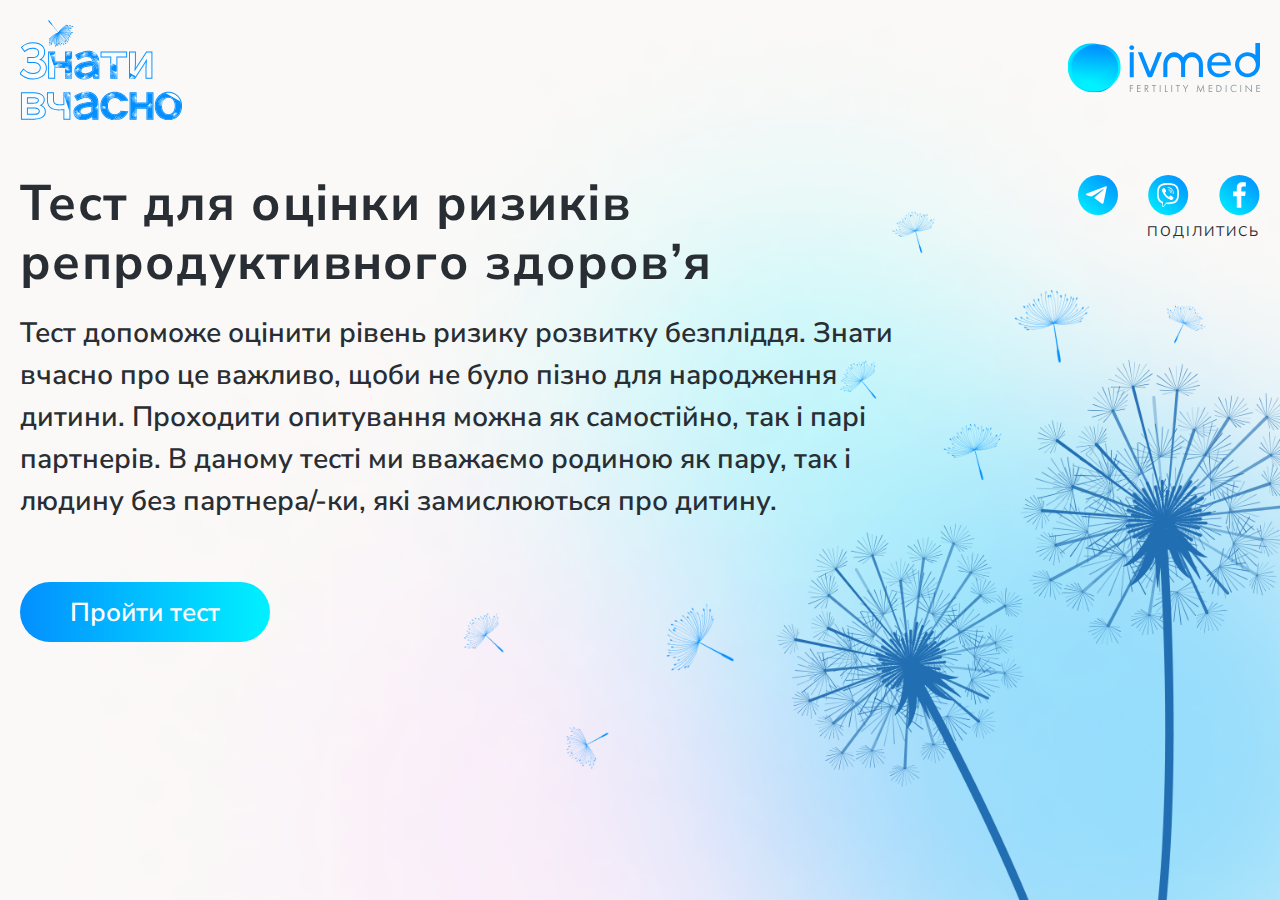
==== test/index.html @ ba5a8c15 "ivmedtest" ====
<!DOCTYPE html>
<html lang="en">
<head>
    <meta charset="UTF-8">
    <meta http-equiv="X-UA-Compatible" content="IE=edge">
    <meta name="viewport" content="width=device-width, initial-scale=1.0">
    <link rel="stylesheet" href="style.css">
    <link rel="preconnect" href="https://fonts.googleapis.com">
    <link rel="preconnect" href="https://fonts.gstatic.com" crossorigin>
    <link href="https://fonts.googleapis.com/css2?family=Nunito+Sans:wght@400;600;700&display=swap" rel="stylesheet">
    <title>Document</title>
</head>
<body class="intro-body">
    <header>
        <div class="container">
            <div class="header-wrp">
                <img src="static/znaty_vchasno-logo.svg" alt="" srcset="">
                <!-- <div style="width:100%"></div> -->
                <a href="https://infertility-kiev.com/uk/" target="_blank"><img src="static/ivmed-logo.svg" alt="" srcset=""></a>
                <!-- <img src="static/ivmed-logo.svg" alt="" srcset=""> -->
            </div>
        </div>
    </header>
    <section class="intro-section">
        <div class="container">
            <div class="intro-share-links">
                <div class="share-links-wrp">
                    <a href="">
                        <svg width="40" height="40" viewBox="0 0 40 40" fill="none" xmlns="http://www.w3.org/2000/svg">
                            <circle cx="20" cy="20" r="20" fill="url(#paint0_linear_39_514)"/>
                            <path d="M28.7952 11.9204C28.6886 12.4184 28.5723 12.9117 28.4706 13.4098C27.7971 16.7252 27.1237 20.0455 26.4551 23.361C26.1499 24.8598 25.8447 26.3587 25.5443 27.8623C25.3796 28.6876 24.367 29.0813 23.6887 28.5737C21.2131 26.7239 18.7422 24.8693 16.2714 23.0195C16.2375 22.9958 16.2084 22.9673 16.1309 22.9009C16.1793 22.8772 16.2278 22.8629 16.2617 22.8345C19.2945 20.1641 22.3274 17.4889 25.3602 14.8137C25.4716 14.7189 25.5782 14.6098 25.6606 14.4912C25.709 14.4201 25.7478 14.2683 25.709 14.2256C25.6509 14.1639 25.5104 14.1307 25.4232 14.1544C25.2633 14.1971 25.0986 14.2778 24.9532 14.3679C23.2043 15.4493 21.4553 16.5403 19.7112 17.6265C17.6376 18.9166 15.564 20.202 13.4953 21.4969C13.3693 21.5775 13.2627 21.587 13.1223 21.5396C11.7076 21.07 10.2929 20.6052 8.87821 20.1356C8.59237 20.0407 8.33075 19.8984 8.15149 19.6565C7.92863 19.3577 7.94801 19.0636 8.23386 18.8265C8.39373 18.6937 8.58752 18.5751 8.78616 18.4992C14.0476 16.4739 19.3139 14.4533 24.5802 12.4327C25.4619 12.0959 26.3388 11.7449 27.2206 11.4176C27.4967 11.318 27.7874 11.2374 28.0781 11.2089C28.4899 11.1662 28.6256 11.2706 28.8 11.6405C28.7952 11.7354 28.7952 11.8255 28.7952 11.9204Z" fill="white"/>
                            <defs>
                            <linearGradient id="paint0_linear_39_514" x1="34.6429" y1="4.92461e-07" x2="2.85714" y2="40" gradientUnits="userSpaceOnUse">
                            <stop stop-color="#038FFF"/>
                            <stop offset="1" stop-color="#00F1FF"/>
                            </linearGradient>
                            </defs>
                            </svg>
                            
                    </a>
                    <a href="">
                        <svg width="41" height="40" viewBox="0 0 41 40" fill="none" xmlns="http://www.w3.org/2000/svg">
                            <circle cx="20.2002" cy="20" r="20" fill="url(#paint0_linear_39_511)"/>
                            <path d="M14.9805 31.9999C14.4769 31.8019 14.3354 31.3776 14.3241 30.891C14.3128 30.1442 14.3185 29.3917 14.3241 28.6449C14.3241 28.5601 14.3241 28.4752 14.3241 28.3847C13.9846 28.2545 13.6451 28.1414 13.3226 27.9943C11.5006 27.1852 10.3462 25.7765 9.69551 23.9264C9.30508 22.8118 9.11269 21.6577 9.05611 20.4865C8.96557 18.6534 8.97123 16.8203 9.27113 14.9985C9.42391 14.0537 9.68985 13.1485 10.0916 12.2772C10.7989 10.7156 12.0042 9.70857 13.5659 9.08622C14.9635 8.53177 16.4121 8.22625 17.9059 8.09047C19.9373 7.90942 21.963 7.98863 23.9661 8.37901C24.8941 8.56006 25.7938 8.83163 26.6708 9.18806C28.4023 9.90093 29.5227 11.1739 30.1621 12.9108C30.6317 14.1895 30.8581 15.519 30.9429 16.8656C31.0674 18.7552 30.9656 20.6449 30.6657 22.5176C30.4167 24.0735 29.8339 25.4879 28.7192 26.6421C27.7799 27.6096 26.6086 28.1301 25.3298 28.4808C23.0607 29.0975 20.7464 29.239 18.4152 29.0862C18.2284 29.0749 18.1209 29.1258 18.0021 29.2673C17.4872 29.884 16.9779 30.512 16.4347 31.1004C16.1292 31.4342 15.75 31.7001 15.4049 31.9999C15.2634 31.9999 15.122 31.9999 14.9805 31.9999ZM14.9692 28.8939C14.9635 28.8939 14.9522 28.8939 14.9465 28.8939C14.9465 29.4879 14.9409 30.082 14.9465 30.676C14.9465 30.8627 14.89 31.1117 15.105 31.1965C15.3257 31.2871 15.4558 31.0721 15.5746 30.925C16.5196 29.7991 17.4532 28.6732 18.3982 27.5473C18.4661 27.4625 18.5962 27.3776 18.6924 27.3833C20.3786 27.4738 22.0479 27.3719 23.7001 27.0268C24.5942 26.8401 25.4882 26.6534 26.303 26.2178C27.7686 25.4313 28.5438 24.1414 28.9342 22.5799C29.2058 21.4879 29.2511 20.3734 29.2907 19.2588C29.3529 17.5502 29.2567 15.8585 28.804 14.2008C28.2891 12.2941 27.1292 11.0325 25.2166 10.4554C23.3889 9.90659 21.5273 9.67462 19.6261 9.69725C17.9059 9.71423 16.2197 9.92356 14.6014 10.5459C13.8262 10.8458 13.0906 11.2248 12.5134 11.8415C11.5006 12.9221 11.0705 14.263 10.8498 15.6888C10.6348 17.0749 10.6235 18.4724 10.6744 19.8698C10.7027 20.7015 10.7876 21.5388 10.9573 22.3535C11.4157 24.5205 12.6266 26.065 14.8051 26.7496C14.9409 26.7892 14.9692 26.8571 14.9692 26.9816C14.9692 27.6152 14.9692 28.2545 14.9692 28.8939Z" fill="white"/>
                            <path d="M18.1666 15.9942C18.127 16.3054 18.0194 16.5543 17.7875 16.7411C17.6234 16.8768 17.4593 17.007 17.3008 17.1428C17.0858 17.3351 16.9783 17.5897 17.0688 17.8613C17.663 19.6321 18.7098 21.0013 20.5318 21.6519C21.075 21.85 21.29 21.7821 21.6408 21.3238C21.7201 21.2163 21.7993 21.1145 21.8842 21.007C22.1897 20.6166 22.6367 20.5034 23.0724 20.7411C23.8816 21.188 24.6228 21.7312 25.2849 22.3818C25.5339 22.6251 25.5848 22.9419 25.449 23.2474C25.1434 23.9546 24.6794 24.5317 23.9891 24.8938C23.6722 25.0579 23.3384 25.0918 22.9932 24.956C19.0832 23.4341 16.1408 20.8938 14.5169 16.956C14.3301 16.5091 14.1378 16.0678 13.9454 15.6265C13.7983 15.2814 13.8209 14.9362 13.968 14.6024C14.2962 13.8839 14.862 13.386 15.5637 13.0579C15.9089 12.8938 16.2597 12.9787 16.486 13.2899C16.9953 13.9858 17.4876 14.6986 17.9629 15.4172C18.076 15.5925 18.1043 15.8019 18.1666 15.9942Z" fill="white"/>
                            <path d="M20.1301 12.3111C22.8235 12.3959 25.0076 14.1838 25.6527 16.8825C25.7998 17.4935 25.8225 18.1329 25.896 18.7552C25.9186 18.9476 25.8507 19.1003 25.6301 19.123C25.4377 19.1399 25.3188 19.0268 25.3132 18.7778C25.2906 17.85 25.1604 16.9447 24.7756 16.0904C23.8986 14.1215 22.3482 13.1088 20.2206 12.9278C20.0905 12.9165 19.9547 12.9221 19.8245 12.9051C19.6378 12.8825 19.5472 12.7694 19.5586 12.5826C19.5699 12.3903 19.6774 12.3054 19.8641 12.3054C19.9547 12.3111 20.0395 12.3111 20.1301 12.3111Z" fill="white"/>
                            <path d="M24.3511 17.9293C24.3511 18.0537 24.3567 18.1386 24.3511 18.2235C24.3341 18.3989 24.2379 18.5007 24.0625 18.5007C23.8871 18.5007 23.7909 18.3989 23.7739 18.2235C23.7513 17.9462 23.7513 17.6633 23.706 17.3861C23.4287 15.7737 22.2857 14.7044 20.6618 14.5177C20.5542 14.5063 20.4467 14.4894 20.3392 14.4781C20.1355 14.4498 20.0563 14.3253 20.0789 14.1329C20.1016 13.9462 20.2261 13.8614 20.4071 13.8783C22.9251 14.082 24.2945 15.8133 24.3511 17.9293Z" fill="white"/>
                            <path d="M22.8688 17.6181C22.8518 17.8444 22.75 17.9802 22.5746 17.9858C22.3709 17.9915 22.286 17.8613 22.2634 17.6746C22.2464 17.5445 22.2407 17.4087 22.2124 17.2786C22.0653 16.5657 21.6636 16.2036 20.9393 16.1188C20.894 16.1131 20.8431 16.1131 20.7978 16.1074C20.6054 16.0792 20.4979 15.966 20.5206 15.7736C20.5375 15.5926 20.6507 15.4964 20.8431 15.5077C21.6692 15.5587 22.4218 15.9151 22.7104 16.8656C22.7839 17.1089 22.8179 17.3635 22.8688 17.6181Z" fill="white"/>
                            <defs>
                            <linearGradient id="paint0_linear_39_511" x1="34.8431" y1="4.92461e-07" x2="3.05734" y2="40" gradientUnits="userSpaceOnUse">
                            <stop stop-color="#038FFF"/>
                            <stop offset="1" stop-color="#00F1FF"/>
                            </linearGradient>
                            </defs>
                            </svg>
                    </a>
                    <a href="">
                        <svg width="41" height="40" viewBox="0 0 41 40" fill="none" xmlns="http://www.w3.org/2000/svg">
                            <circle cx="20.4004" cy="20" r="20" fill="url(#paint0_linear_39_508)"/>
                            <path d="M17.7977 32.8C17.7932 32.6903 17.7844 32.5851 17.7844 32.4754C17.7844 28.8096 17.7844 25.1438 17.7844 21.4826C17.7844 21.3774 17.7844 21.2677 17.7844 21.1306C16.5141 21.1306 15.2659 21.1306 14 21.1306C14 19.604 14 18.1047 14 16.5781C15.2482 16.5781 16.5009 16.5781 17.7844 16.5781C17.7844 16.4501 17.7844 16.3541 17.7844 16.2581C17.7888 15.0651 17.7624 13.8767 17.8065 12.6837C17.8638 11.2485 18.274 9.93665 19.2488 8.8625C19.9898 8.04889 20.9205 7.58724 21.9658 7.35413C22.8171 7.16672 23.6772 7.18958 24.5329 7.22157C25.2298 7.249 25.9267 7.31299 26.6236 7.3587C26.6765 7.36327 26.7338 7.37698 26.8 7.39069C26.8 8.73452 26.8 10.0738 26.8 11.4496C26.7162 11.4496 26.6324 11.4496 26.5486 11.4496C25.6885 11.4633 24.8284 11.4496 23.9727 11.4953C22.9582 11.5502 22.3848 12.1352 22.3407 13.1911C22.2966 14.2881 22.3275 15.3896 22.3231 16.4866C22.3231 16.5004 22.3319 16.5186 22.3496 16.5598C23.7654 16.5598 25.1901 16.5598 26.6589 16.5598C26.4692 18.091 26.2839 19.5857 26.0943 21.1123C24.8416 21.1123 23.5978 21.1123 22.3363 21.1123C22.3275 21.2083 22.3187 21.2815 22.3187 21.35C22.3187 25.1072 22.3187 28.8645 22.3187 32.6171C22.3187 32.6765 22.3275 32.7314 22.3319 32.7908C20.8234 32.8 19.3105 32.8 17.7977 32.8Z" fill="white"/>
                            <defs>
                            <linearGradient id="paint0_linear_39_508" x1="35.0432" y1="4.92461e-07" x2="3.25753" y2="40" gradientUnits="userSpaceOnUse">
                            <stop stop-color="#038FFF"/>
                            <stop offset="1" stop-color="#00F1FF"/>
                            </linearGradient>
                            </defs>
                            </svg>
                    </a>
                </div>
                поділитись
            </div>
            <div class="intro-wrp">
                <h1 class="intro-head">Тест для оцінки ризиків репродуктивного здоров’я</h1>
                <div class="intro-txt">
                    Тест допоможе оцінити рівень ризику розвитку безпліддя. Знати вчасно
                    про це важливо, щоби не було пізно для народження дитини. Проходити опитування можна як самостійно, так
                    і парі партнерів. В даному тесті ми вважаємо родиною як пару, так і людину без партнера/-ки, які
                    замислюються про дитину.
                </div>
                <a href="tests.html"><button class="intro-btn">Пройти тест</button></a>
            </div>
        </div>
    </section>
    <div class="intro-modal">
        <div class="container">
            <div class="modal-txt">
                Введена вами медична інформація не буде зберігатися клінікою «АЙВІМЕД» і використовується лише для попередньої оцінки
                ризику розвитку безпліддя. Дані результати не є медичними порадами, методом діагностики чи лікування. У разі виникнення
                запитань, будь ласка, зверніться до свого лікаря, щоб отримати консультацію та індивідуальний план лікування.
            </div>
            <div class="close-modal" onclick="closemodal()">
                <svg width="25" height="25" viewBox="0 0 25 25" fill="none" xmlns="http://www.w3.org/2000/svg">
                    <path d="M23.2129 2L1.99969 23.2132" stroke="#038FFF" stroke-width="3"/>
                    <path d="M2 2L23.2132 23.2132" stroke="#038FFF" stroke-width="3"/>
                </svg>
            </div>
        </div>
    </div>
    <script>
        const myTimeout = setTimeout(openmodal, 1500);

        function openmodal() {
        document.querySelector('.intro-modal').style.maxHeight = '100%'
        }
    </script>
    <script>
        function closemodal() {
            document.querySelector('.intro-modal').style.maxHeight = '0'
        }
    </script>
</body>
</html>
---- test/style.css ----
* {
    margin: 0;
    padding: 0;
    font-family: 'Nunito Sans', sans-serif;
}
/* .results {
    position: fixed;
    right: 100px;
    bottom: 100px;
} */
.container {
    max-width: 1400px;
    margin: 0 auto;
    padding: 0 20px;
}
header {

    width: 100%;
}
.header-wrp {
    display: flex;
    /* justify-content: space-between; */
    padding: 20px 0;
    height: 100px;
}
.header-wrp a {
    display: flex;
    justify-content: flex-end;
    margin-left: auto;
}
.header-wrp a img {
    height: 100%;
}
@media (max-width:767px) {
    .header-wrp {
        height: 60px;
        width: 100%;
    }
    .header-wrp a {
        width: 128px;
    }
}
/* intro */

.intro-body {
    min-height: 100vh;
    background-image: url(static/intro-bg.png);
    background-repeat: no-repeat;
    background-size: cover;
    background-position: center;
}

.intro-head {
    margin-top: 35px;
    letter-spacing: 0.025em;
    color: #282E33;
    font-weight: 700;
    font-size: 50px;
    line-height: 117.9%;
    margin-bottom: 20px;
}
.intro-txt {
    font-weight: 600;
    font-size: 28px;
    line-height: 150%;
    color: #282E33;
    margin-bottom: 60px;
}
.intro-btn {
    font-style: normal;
    font-weight: 600;
    font-size: 26px;
    line-height: 150%;
    border-radius: 40px;
    width: 250px;
    height: 60px;
    border: none;
    background: linear-gradient(270deg, #00F1FF 0%, #038FFF 100%);
    color: white;
    cursor: pointer;
    text-decoration: none;
}
.intro-modal {
    background: #FFFFFF;
    opacity: 0.86;
    box-shadow: 0px -12px 34px -8px rgba(105, 147, 181, 0.26);
    position: absolute;
    left: 0;
    bottom: 0;
    animation: modal 1s 4s;
    overflow: hidden;
    width: 100%;
    max-height: 0;
    transition: all 1s;
}
.intro-wrp {
    max-width: 73%
}
.modal-txt {
    font-weight: 600;
    font-size: 20px;
    line-height: 150%;
    color: #383838;
    margin: 40px 0;
}
.intro-modal .container {
    position: relative;
}
.modal-txt {
    margin-right: 3%;
}
.close-modal {
    position: absolute;
    right: 20px;
    top: -20px;
    cursor: pointer;
}
.intro-share-links {
    position: absolute;
    top: 0;
    right: 20px;
    font-size: 14px;
    line-height: 150%;
    text-align: right;
    letter-spacing: 0.14em;
    text-transform: uppercase;
    color: #282E33;
}
.intro-section .container {
    position: relative;
}
.share-links-wrp {
    display: flex;
    gap: 30px;
}
@media (max-width:767px) {
    .intro-share-links {
        right: 20px;
        font-size: 8px;
    }
    .share-links-wrp {
        margin-bottom: 5px;
    }
    .share-links-wrp svg {
        height: 24px;
        width: 24px;
    }
    .intro-wrp {
        max-width: 100%;
    }
    .intro-head {
        font-size: 22px;
        margin-top: 0;
        padding-top: 60px;
    }
    .intro-txt {
        font-size: 15px;
        margin-bottom: 30px;

    }
    .modal-txt {
        font-size: 11px;
        line-height: 140%;
    }
    .intro-btn {
        font-size: 20px;
        width: 100%;
    }
    .close-modal svg {
        height: 16px;
        width: 16px;
    }
}





/* tests */

.body-test {
    min-height: 100vh;
    background-image: url(static/test-bg-kulia.png);
    background-repeat: no-repeat;
    background-size: cover;
    background-position: center;
}
.test {
    
    /* display: flex; */
    justify-content: center;
    align-items: center;
}
.test-wrp {
    position: relative;

}
.swiper {
    overflow: hidden;

}

.question {
    display: flex;
    flex-direction: column;
    align-items: center;
}
.prev {
    background: transparent;
    border: none;
    cursor: pointer;
}

.test h1 {
    font-weight: 600;
    font-size: 22px;
    line-height: 150%;
    text-align: center;
    letter-spacing: 0.03em;
    text-transform: uppercase;
    color: #038FFF;
    margin-bottom: 25px;
    padding: 0 50px;
}
.test-form {
    padding: 30px;
    background: linear-gradient(111.68deg, rgba(255, 255, 255, 0.53) -12.26%, rgba(255, 255, 255, 0.16) 107.67%);
    box-shadow: 4px 12px 37px rgba(159, 178, 190, 0.32);
    backdrop-filter: blur(18.5px);
    border-radius: 40px;
    width: 700px;
    box-sizing: border-box;
    position: relative;
}
.test-form::after {
    content: "";
    position: absolute;
    z-index: -1;
    inset: 0;
    border-radius: 40px; 
    padding: 1px; /* тут padding замість border-width */
    background: linear-gradient(111.4deg, #9FB2BE 1.23%, #CBD5DC 50.1%, #9FB2BE 98.97%);
    -webkit-mask: 
    linear-gradient(#fff 0 0) content-box, /* [1] */
    linear-gradient(#fff 0 0); /* [2] */
  -webkit-mask-composite: xor; /* [3] для підтримки браузерів */
  mask-composite: exclude; /* [3] */
}

.test-form::before {
    content: '';
    height: 4px;
    width: 100%;
    background-repeat: no-repeat;
    background-position-x: center;
    position: absolute;
    top: -1px;
    left: 0;
    z-index: 99;
}
.swiper-slide:nth-child(1) .test-form::before {
    background-image: url(static/progress1.svg);
}
.swiper-slide:nth-child(2) .test-form::before {
    background-image: url(static/progress2.svg);
}
.swiper-slide:nth-child(3) .test-form::before {
    background-image: url(static/progress3.svg);
}
.swiper-slide:nth-child(4) .test-form::before {
    background-image: url(static/progress4.svg);
}
.swiper-slide:nth-child(5) .test-form::before {
    background-image: url(static/progress4.svg);
}
.swiper-slide:nth-child(6) .test-form::before {
    background-image: url(static/progress5.svg);
}
.swiper-slide:nth-child(7) .test-form::before {
    background-image: url(static/progress6.svg);
}
.swiper-slide:nth-child(8) .test-form::before {
    background-image: url(static/progress7.svg);
}
.test-form li {
    list-style: none;
    font-weight: 400;
    font-size: 24px;
    line-height: 150%;
    letter-spacing: 0.03em;
    display: flex;
    align-items: center;
}
.test-form li:not(:last-child){
    margin-bottom: 20px;
}
.test-form li input {
    margin-right: 20px;
    min-width: 20px;
    height: 20px;
}
.test-form li label, li input {
    cursor: pointer;
}
.button {
    border-radius: 40px;
    width: 250px;
    height: 60px;
    border: none;
    color: #E6E6E6;
    font-style: normal;
    font-weight: 600;
    font-size: 30px;
    line-height: 150%;
    margin-top: 40px;
    margin-bottom: 40px;
    background: linear-gradient(0deg, rgba(255, 255, 255, 0.6), rgba(255, 255, 255, 0.6)),
     linear-gradient(270deg, #00F1FF 0%, #038FFF 100%);
}
.button.btn-act {
    background: linear-gradient(270deg, #00F1FF 0%, #038FFF 100%);
    color: white;
    cursor: pointer;
}
.q-head {
    text-align: center;
    letter-spacing: 0.03em;
    color: #282E33;
    font-style: normal;
    font-weight: 600;
    font-size: 30px;
    line-height: 150%;
    margin-bottom: 30px;
    max-width: 70%;
}

#weight, #height {
    border: none;
    border-bottom: 1px solid #8A97A0;
    width: 100%;
    height: 50px;
    text-align: center;
    font-weight: 400;
    font-size: 24px;
    line-height: 150%;
    letter-spacing: 0.03em;
    outline:none;
    background: transparent;
    border-radius: 0;
}
#weight::placeholder  , #height::placeholder   {
    letter-spacing: 0.03em;
    color: #8A97A0;
    text-align: center;
    font-weight: 400;
    font-size: 24px;
    line-height: 150%;
}

.bmi-data {
    display: flex;
    justify-content: space-between;
    gap: 40px;
}


.bmi-res {
    margin: 70px 0 0;
    position: relative;
}
input#range {
    -webkit-appearance: none; /* Hides the slider so that custom slider can be made */
    height:10px;
    width:100%;
    cursor: pointer;
    background: linear-gradient(270deg, #C867E0 0.9%, #6FD899 49.78%, #FCE87E 86.73%);
    margin: 20px 0 30px;
    background-repeat: no-repeat;
    transition: all .5s;
    cursor: none;
    border-radius: 10px;
    border: 1px solid #FFFFFF
}
input#range::-webkit-slider-thumb {
    -webkit-appearance: none;
    background: linear-gradient(220.31deg, #038FFF 0%, #00D1FF 109.66%);
    width: 24px;
    height: 24px;
    border-radius: 50%;
    transition: all .5s;
    cursor: none;
}
output#res-num {
    position: absolute;
    top: -15px;
    transform: translateX(-50%);
    color: #282E33;
    font-weight: 400;
    font-size: 18px;
    line-height: 150%;
 }
#res-expl {
    position: absolute;
    bottom: 0;
    /* transform: translateX(-50%); */
    white-space: nowrap;
    font-weight: 400;
    font-size: 18px;
    line-height: 100%;
    text-align: center;
    letter-spacing: 0.03em;
    color: #8A97A0;
}
.swiper-slide:nth-child(7) .test-form ul {
    max-height: 260px;
    overflow-y: scroll;
}
.swiper-slide:nth-child(7) .test-form ul::-webkit-scrollbar-track {
    background: rgba(159, 178, 190, 0.47);
    border-radius: 10px;
}
.swiper-slide:nth-child(7) .test-form ul::-webkit-scrollbar {
    width: 16px;
}
.swiper-slide:nth-child(7) .test-form ul::-webkit-scrollbar-thumb {
    background: linear-gradient(180deg, #00F1FF 0%, #038FFF 100%);
    border: 2px solid #D1D9DE;
    border-radius: 10px;
}
.swiper-slide:nth-child(8) .test-form ul {
    max-height: 260px;
    overflow-y: scroll;
}
.swiper-slide:nth-child(8) .test-form ul::-webkit-scrollbar-track {
    background: rgba(159, 178, 190, 0.47);
    border-radius: 10px;
}
.swiper-slide:nth-child(8) .test-form ul::-webkit-scrollbar {
    width: 16px;
}
.swiper-slide:nth-child(8) .test-form ul::-webkit-scrollbar-thumb {
    background: linear-gradient(180deg, #00F1FF 0%, #038FFF 100%);
    border: 2px solid #D1D9DE;
    border-radius: 10px;
}



@media (max-width:767px) {
    .body-test {
        overflow-x: hidden;
        background-image: url(static/test-bg-mob.png);
    }
    .prev {
        width: 27px;
        top: 32px;
        overflow: hidden;
        z-index: 3;
    }
    .test h1 {
        font-size: 10px;
        padding: 0;
        margin-bottom: 15px;
    }
    .swiper {
    }
    .test-form {
        border-radius: 20px;
        width: 100%;
        box-shadow: none;
        padding: 15px;
        backdrop-filter: blur(6.5px);
        -webkit-backdrop-filter: blur(6.5px);
    }
    .test-form::before {
        width: 80%;
        left: 0;
        right: 0;
        margin-left: auto;
        margin-right: auto;
        top: 0px;
        height: 4px;
        background-size: 100% 4px;
    }
    .test-form::after {
        border-radius: 20px;
    }
    .test-form li {
        font-size: 15px;
    }
    .q-head {
        padding-left: 35px;
        font-size: 18px;
        margin-bottom: 10px;
        max-width: 100%;
        box-sizing: border-box;
        width: 100%;
        text-align: left;
    }
    .button {
        width: 100%;
        height: 54px;
        font-size: 20px;
    }
    .bmi-data {
        flex-direction: column;
    }
    #weight, #height {
        height: 28px;
        font-size: 15px;
    }
    #weight::placeholder  , #height::placeholder {
        font-size: 15px;
    }
    .bmi-res {
        margin: 50px 0 0;
    }
    output#res-num {
        font-size: 16px;
    }
    #res-expl {
        font-size: 14px;
        /* white-space: normal; */
    }
}










/* results */

.body-res {
    min-height: 100vh;
    background-image: url(static/res-bg.png);
    background-repeat: no-repeat;
    background-size: cover;
    background-position: center;
    /* overflow: hidden; */
}
.body-res .container {
    position: relative;
}
.test-again {
    display: flex;
    align-items: center;
    gap: 10px;
    text-decoration: none;
    color: #038FFF;
    font-weight: 600;
    font-size: 22px;
    line-height: 150%;
}
.res-share {
    position: absolute;
    right: 20px;
    top: 0;
    text-decoration: none;
    display: flex;
    flex-direction: column;
    align-items: end;
    text-align: right;
    gap: 16px;
    letter-spacing: 0.14em;
    text-transform: uppercase;
    color: #282E33;
    font-weight: 400;
    font-size: 14px;
    line-height: 150%;
}
.res-wrp {
    display: grid;
    grid-template-columns: 65% 35%;
    padding: 40px 0;
    gap: 20px;
}
.res-head {
    letter-spacing: 0.025em;
    color: #282E33;
    font-weight: 700;
    font-size: 48px;
    line-height: 117.9%;
    margin-bottom: 20px;
}
.expl-txt, .expl-txt-full {
    color: #282E33;
    font-weight: 600;
    font-size: 24px;
    line-height: 150%;
}
.expl-txt-full {
    display: none;
}
.med-link {
    text-decoration: none;
    font-weight: 700;
    color: rgba(3, 143, 255, 1);
}
.to-full {
    display: flex;
    align-items: center;
    gap: 10px;
    text-transform: uppercase;
    color: #038FFF;
    font-weight: 700;
    font-size: 22px;
    line-height: 150%;
    margin-top: 16px;
    cursor: pointer;
}
.to-full svg {
    transition: all .5s;
}
.to-min-txt {
    display: none;
}
.res-explain.full .expl-txt{
    display: none;
}
.res-explain.full .expl-txt-full {
    display: block;

}
.res-explain.full .to-full-txt {
    display: none;
}
.res-explain.full .to-min-txt {
    display: block;
}
.res-explain.full .to-full svg {
    transform: rotate(180deg);
}
.divider {
    height: 2px;
    width: 83px;
    background-color:  #038FFF;
    margin: 40px 0;
}
.contact-form {
    max-width: 700px;
}
.cf-txt {
    letter-spacing: -0.005em;
    font-weight: 400;
    font-size: 24px;
    line-height: 124%;
    color: #282E33;
    margin-bottom: 30px;
}
.contact-form-inp {
    display: flex;
    gap: 40px;
    justify-content: space-between;
}
.contact-form-inp input {
    border: none;
    border-bottom: 2px solid  #8A97A0;
    background: transparent;
    font-weight: 600;
    font-size: 24px;
    line-height: 124%;
    padding-bottom: 10px;
    outline: none;
    color: #282E33;
    border-radius: 0;
}
.contact-form-inp input::placeholder {
    color: #8A97A0;
    font-size: 22px;

}
.contact-form button {
    background: transparent;
    border: none;
    color: #7B878F;
    font-weight: 600;
    font-size: 30px;
    line-height: 150%;
    margin-left: auto;
    display: block;
    margin-top: 20px;
    
}
.contact-form button.active {
    color: #038FFF;
    cursor: pointer;
}
.persdata-wrp {
    margin-top: 20px;
    max-width: 700px;
    display: flex;
    align-items: center;
    gap: 16px;
}
.persdata-wrp  #persdata {
    width: 50px;
    height: 22px;
    cursor: pointer;
}
.persdata-wrp  label {
    letter-spacing: 0.005em;
    color: #282E33;
    font-size: 20px;
    line-height: 114%;
    cursor: pointer;
}






.res-score-wrp {
    display: flex;
    /* align-items: center; */
    padding: 15% 10%;
}
.ellipses-wrapper {
    transition: all 1s;
    height: 100%;
    position: fixed;
    top: 32%;
}
.ellipses {
    position: relative;
}
.ellipses img {
    position: absolute;
    
}
.ellipses img:nth-child(1) {
    animation: ellrot 4s ease-in-out infinite;
    transform-origin: 53% 54%;
}
.ellipses img:nth-child(2) {
    animation: ellrot 4s 1s ease-in-out infinite ;
    transform-origin: 52% 55%;
}
.ellipses img:nth-child(3) {
    animation: ellrot 4s 1s ease-in-out infinite;
    transform-origin: 48% 53%;
}
.ellipses img:nth-child(4) {
    animation: ellrot 4s 1s ease-in-out infinite;
    transform-origin: 52% 53%;
}
.ellipses img:nth-child(5) {
    animation: ellrot 4s 1s ease-in-out infinite;
    transform-origin: 54% 55%;
}
@keyframes ellrot {
    100% { transform:rotate(-360deg); }
}

.res-score {
    width: 325px;
    height: 325px;
    background: white;
    border-radius: 50%;
    display: flex;
    flex-direction: column;
    justify-content: center;
    align-items: center;
    position: relative;
    z-index: 2;
    margin: 10%;

}
.result-score {
    color: #038FFF;
    font-weight: 600;
    font-size: 86px;
    line-height: 110%;
    text-align: center;
}
.points {
    color: #038FFF;
    font-weight: 600;
    font-size: 52px;
    line-height: 110%;
    text-align: center;
}

@media (max-width:767px) {
    .body-res {
        background-image: url(static/res-bg-mob.png);
        background-size: cover;
        background-position: top;
    }
    .test-again {
        font-size: 12px;
    }
    .test-again svg {
        height: 10px;
        width: 10px;
    }
    .res-share {
        font-size: 10px;
        gap: 10px;
    }
    .res-share img {
        height: 24px;
        width: 24px;
    }
    .res-wrp {
        display: flex;
        flex-direction: column-reverse;
        gap: 0;
    }
    .res-score-wrp {
        justify-content: center;
        padding: 0;
        margin: 40px 0;
    }
    .ellipses-wrapper {
        position: static;
    }
    .ellipses img {
        width: 136%;
        top: -24px;
        left: -24px;
    }
    .res-score {
        width: 130px;
        height: 130px;
        margin: 0;
    }
    .result-score {
        font-size: 42px;
    }
    .points {
        font-size: 30px;
    }
    .contact-form-inp {
        flex-direction: column;
    }
    .res-head {
        font-size: 22px;
    }
    .expl-txt, .expl-txt-full {
        font-size: 15px;
        line-height: 134%;
    }
    .to-full {
        font-size: 12px;
        margin-top: 10px;
        margin-bottom: 20px;
        gap: 5px;
    } 
    .to-full svg {
        width: 16px;
    }
    .divider {
        display: none;
    }
    .cf-txt {
        font-size: 15px;
        line-height: 134%;
    }
    .contact-form-inp input,.contact-form-inp input::placeholder {
        font-size: 15px;
    }
    .contact-form button {
        font-size: 18px;
    }
    .persdata-wrp label {
        font-size: 12px;
        line-height: 116%;
    }
}
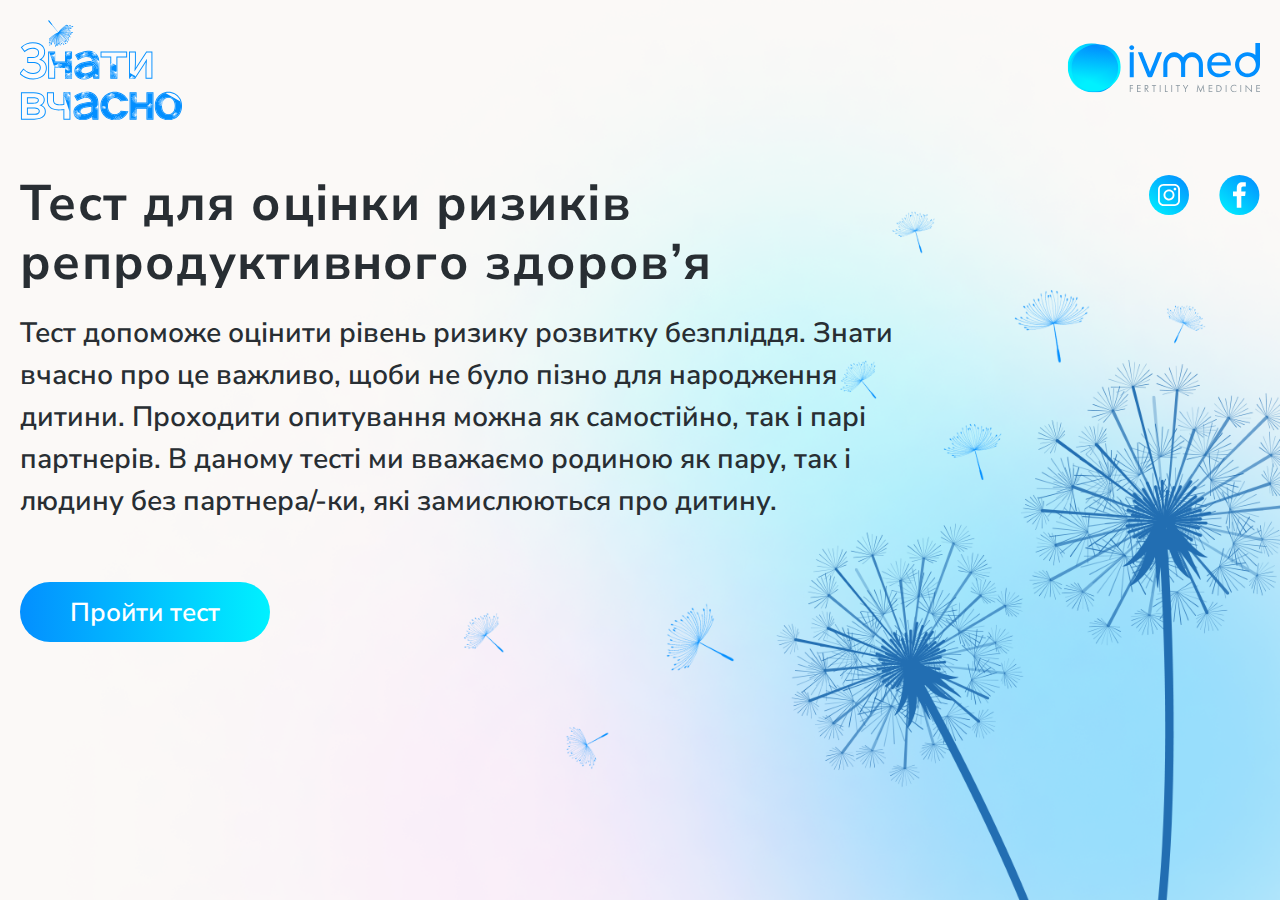
==== commit 683cd884: "ivmed" ====
--- a/test/index.html
+++ b/test/index.html
@@ -8,7 +8,7 @@
     <link rel="preconnect" href="https://fonts.googleapis.com">
     <link rel="preconnect" href="https://fonts.gstatic.com" crossorigin>
     <link href="https://fonts.googleapis.com/css2?family=Nunito+Sans:wght@400;600;700&display=swap" rel="stylesheet">
-    <title>Document</title>
+    <title>Тест для оцінки ризиків репродуктивного здоров’я</title>
 </head>
 <body class="intro-body">
     <header>
@@ -25,36 +25,21 @@
         <div class="container">
             <div class="intro-share-links">
                 <div class="share-links-wrp">
-                    <a href="">
+                    <a href="https://www.instagram.com/ivmed.ua/" target="_blank">
                         <svg width="40" height="40" viewBox="0 0 40 40" fill="none" xmlns="http://www.w3.org/2000/svg">
-                            <circle cx="20" cy="20" r="20" fill="url(#paint0_linear_39_514)"/>
-                            <path d="M28.7952 11.9204C28.6886 12.4184 28.5723 12.9117 28.4706 13.4098C27.7971 16.7252 27.1237 20.0455 26.4551 23.361C26.1499 24.8598 25.8447 26.3587 25.5443 27.8623C25.3796 28.6876 24.367 29.0813 23.6887 28.5737C21.2131 26.7239 18.7422 24.8693 16.2714 23.0195C16.2375 22.9958 16.2084 22.9673 16.1309 22.9009C16.1793 22.8772 16.2278 22.8629 16.2617 22.8345C19.2945 20.1641 22.3274 17.4889 25.3602 14.8137C25.4716 14.7189 25.5782 14.6098 25.6606 14.4912C25.709 14.4201 25.7478 14.2683 25.709 14.2256C25.6509 14.1639 25.5104 14.1307 25.4232 14.1544C25.2633 14.1971 25.0986 14.2778 24.9532 14.3679C23.2043 15.4493 21.4553 16.5403 19.7112 17.6265C17.6376 18.9166 15.564 20.202 13.4953 21.4969C13.3693 21.5775 13.2627 21.587 13.1223 21.5396C11.7076 21.07 10.2929 20.6052 8.87821 20.1356C8.59237 20.0407 8.33075 19.8984 8.15149 19.6565C7.92863 19.3577 7.94801 19.0636 8.23386 18.8265C8.39373 18.6937 8.58752 18.5751 8.78616 18.4992C14.0476 16.4739 19.3139 14.4533 24.5802 12.4327C25.4619 12.0959 26.3388 11.7449 27.2206 11.4176C27.4967 11.318 27.7874 11.2374 28.0781 11.2089C28.4899 11.1662 28.6256 11.2706 28.8 11.6405C28.7952 11.7354 28.7952 11.8255 28.7952 11.9204Z" fill="white"/>
+                            <circle cx="20" cy="20" r="20" fill="url(#paint0_linear_211_579)"/>
+                            <path d="M25.9274 31.0017C21.9752 31.0017 18.023 31.0017 14.0708 31.0017C13.6584 30.9124 13.2323 30.8643 12.8405 30.7337C10.531 29.9848 9.01203 27.9028 9.00516 25.4635C8.99828 21.8217 8.99828 18.1731 9.00516 14.5313C9.00516 13.3495 9.33508 12.2707 10.0362 11.3156C11.1703 9.76958 12.7168 9.00687 14.6345 9C18.1811 9 21.7209 9 25.2676 9C25.6388 9 26.0168 9.01374 26.3811 9.08245C28.4156 9.4535 29.8315 10.6079 30.6082 12.5181C30.8075 13.0059 30.8694 13.5488 31 14.071C31 18.0219 31 21.9729 31 25.9307C30.9725 26.0819 30.945 26.2399 30.9175 26.3911C30.5395 28.4113 29.3916 29.8267 27.5014 30.6032C26.9997 30.8025 26.4498 30.8712 25.9274 31.0017ZM19.9957 10.8484V10.8415C18.2086 10.8415 16.4147 10.8278 14.6276 10.8484C14.1877 10.8484 13.734 10.9033 13.3216 11.0408C11.7751 11.5561 10.8335 12.9166 10.8335 14.5794C10.8266 18.1937 10.8335 21.808 10.8335 25.4291C10.8335 25.7109 10.8541 26.0063 10.916 26.2812C11.3215 28.0265 12.7443 29.1602 14.5657 29.1602C18.1811 29.1671 21.7965 29.1671 25.4119 29.1534C25.8312 29.1534 26.278 29.0915 26.6766 28.9541C28.2163 28.4319 29.1511 27.0851 29.1511 25.4291C29.1579 21.808 29.1511 18.1869 29.1511 14.5588C29.1511 14.339 29.1304 14.1191 29.1029 13.8992C28.8899 12.2776 27.364 10.8758 25.7281 10.8552C23.8173 10.8278 21.9065 10.8484 19.9957 10.8484Z" fill="white"/>
+                            <path d="M19.9957 25.4979C16.9646 25.4979 14.4833 23.0105 14.497 19.9872C14.5108 16.957 16.9714 14.497 19.9957 14.5039C23.0269 14.5039 25.5082 16.9913 25.4944 20.0147C25.4807 23.038 23.0131 25.4979 19.9957 25.4979ZM20.0026 23.6633C22.0302 23.6564 23.6592 22.0279 23.6592 20.0009C23.6592 17.9739 22.0302 16.3454 20.0026 16.3385C17.9749 16.3317 16.3253 17.9808 16.3322 20.0078C16.3459 22.0417 17.9749 23.6633 20.0026 23.6633Z" fill="white"/>
+                            <path d="M25.9549 15.4106C25.1989 15.4106 24.594 14.806 24.5871 14.0501C24.5802 13.2874 25.1989 12.6621 25.9549 12.669C26.711 12.669 27.3434 13.308 27.3296 14.0501C27.3159 14.806 26.7041 15.4106 25.9549 15.4106Z" fill="white"/>
                             <defs>
-                            <linearGradient id="paint0_linear_39_514" x1="34.6429" y1="4.92461e-07" x2="2.85714" y2="40" gradientUnits="userSpaceOnUse">
-                            <stop stop-color="#038FFF"/>
-                            <stop offset="1" stop-color="#00F1FF"/>
-                            </linearGradient>
-                            </defs>
-                            </svg>
-                            
-                    </a>
-                    <a href="">
-                        <svg width="41" height="40" viewBox="0 0 41 40" fill="none" xmlns="http://www.w3.org/2000/svg">
-                            <circle cx="20.2002" cy="20" r="20" fill="url(#paint0_linear_39_511)"/>
-                            <path d="M14.9805 31.9999C14.4769 31.8019 14.3354 31.3776 14.3241 30.891C14.3128 30.1442 14.3185 29.3917 14.3241 28.6449C14.3241 28.5601 14.3241 28.4752 14.3241 28.3847C13.9846 28.2545 13.6451 28.1414 13.3226 27.9943C11.5006 27.1852 10.3462 25.7765 9.69551 23.9264C9.30508 22.8118 9.11269 21.6577 9.05611 20.4865C8.96557 18.6534 8.97123 16.8203 9.27113 14.9985C9.42391 14.0537 9.68985 13.1485 10.0916 12.2772C10.7989 10.7156 12.0042 9.70857 13.5659 9.08622C14.9635 8.53177 16.4121 8.22625 17.9059 8.09047C19.9373 7.90942 21.963 7.98863 23.9661 8.37901C24.8941 8.56006 25.7938 8.83163 26.6708 9.18806C28.4023 9.90093 29.5227 11.1739 30.1621 12.9108C30.6317 14.1895 30.8581 15.519 30.9429 16.8656C31.0674 18.7552 30.9656 20.6449 30.6657 22.5176C30.4167 24.0735 29.8339 25.4879 28.7192 26.6421C27.7799 27.6096 26.6086 28.1301 25.3298 28.4808C23.0607 29.0975 20.7464 29.239 18.4152 29.0862C18.2284 29.0749 18.1209 29.1258 18.0021 29.2673C17.4872 29.884 16.9779 30.512 16.4347 31.1004C16.1292 31.4342 15.75 31.7001 15.4049 31.9999C15.2634 31.9999 15.122 31.9999 14.9805 31.9999ZM14.9692 28.8939C14.9635 28.8939 14.9522 28.8939 14.9465 28.8939C14.9465 29.4879 14.9409 30.082 14.9465 30.676C14.9465 30.8627 14.89 31.1117 15.105 31.1965C15.3257 31.2871 15.4558 31.0721 15.5746 30.925C16.5196 29.7991 17.4532 28.6732 18.3982 27.5473C18.4661 27.4625 18.5962 27.3776 18.6924 27.3833C20.3786 27.4738 22.0479 27.3719 23.7001 27.0268C24.5942 26.8401 25.4882 26.6534 26.303 26.2178C27.7686 25.4313 28.5438 24.1414 28.9342 22.5799C29.2058 21.4879 29.2511 20.3734 29.2907 19.2588C29.3529 17.5502 29.2567 15.8585 28.804 14.2008C28.2891 12.2941 27.1292 11.0325 25.2166 10.4554C23.3889 9.90659 21.5273 9.67462 19.6261 9.69725C17.9059 9.71423 16.2197 9.92356 14.6014 10.5459C13.8262 10.8458 13.0906 11.2248 12.5134 11.8415C11.5006 12.9221 11.0705 14.263 10.8498 15.6888C10.6348 17.0749 10.6235 18.4724 10.6744 19.8698C10.7027 20.7015 10.7876 21.5388 10.9573 22.3535C11.4157 24.5205 12.6266 26.065 14.8051 26.7496C14.9409 26.7892 14.9692 26.8571 14.9692 26.9816C14.9692 27.6152 14.9692 28.2545 14.9692 28.8939Z" fill="white"/>
-                            <path d="M18.1666 15.9942C18.127 16.3054 18.0194 16.5543 17.7875 16.7411C17.6234 16.8768 17.4593 17.007 17.3008 17.1428C17.0858 17.3351 16.9783 17.5897 17.0688 17.8613C17.663 19.6321 18.7098 21.0013 20.5318 21.6519C21.075 21.85 21.29 21.7821 21.6408 21.3238C21.7201 21.2163 21.7993 21.1145 21.8842 21.007C22.1897 20.6166 22.6367 20.5034 23.0724 20.7411C23.8816 21.188 24.6228 21.7312 25.2849 22.3818C25.5339 22.6251 25.5848 22.9419 25.449 23.2474C25.1434 23.9546 24.6794 24.5317 23.9891 24.8938C23.6722 25.0579 23.3384 25.0918 22.9932 24.956C19.0832 23.4341 16.1408 20.8938 14.5169 16.956C14.3301 16.5091 14.1378 16.0678 13.9454 15.6265C13.7983 15.2814 13.8209 14.9362 13.968 14.6024C14.2962 13.8839 14.862 13.386 15.5637 13.0579C15.9089 12.8938 16.2597 12.9787 16.486 13.2899C16.9953 13.9858 17.4876 14.6986 17.9629 15.4172C18.076 15.5925 18.1043 15.8019 18.1666 15.9942Z" fill="white"/>
-                            <path d="M20.1301 12.3111C22.8235 12.3959 25.0076 14.1838 25.6527 16.8825C25.7998 17.4935 25.8225 18.1329 25.896 18.7552C25.9186 18.9476 25.8507 19.1003 25.6301 19.123C25.4377 19.1399 25.3188 19.0268 25.3132 18.7778C25.2906 17.85 25.1604 16.9447 24.7756 16.0904C23.8986 14.1215 22.3482 13.1088 20.2206 12.9278C20.0905 12.9165 19.9547 12.9221 19.8245 12.9051C19.6378 12.8825 19.5472 12.7694 19.5586 12.5826C19.5699 12.3903 19.6774 12.3054 19.8641 12.3054C19.9547 12.3111 20.0395 12.3111 20.1301 12.3111Z" fill="white"/>
-                            <path d="M24.3511 17.9293C24.3511 18.0537 24.3567 18.1386 24.3511 18.2235C24.3341 18.3989 24.2379 18.5007 24.0625 18.5007C23.8871 18.5007 23.7909 18.3989 23.7739 18.2235C23.7513 17.9462 23.7513 17.6633 23.706 17.3861C23.4287 15.7737 22.2857 14.7044 20.6618 14.5177C20.5542 14.5063 20.4467 14.4894 20.3392 14.4781C20.1355 14.4498 20.0563 14.3253 20.0789 14.1329C20.1016 13.9462 20.2261 13.8614 20.4071 13.8783C22.9251 14.082 24.2945 15.8133 24.3511 17.9293Z" fill="white"/>
-                            <path d="M22.8688 17.6181C22.8518 17.8444 22.75 17.9802 22.5746 17.9858C22.3709 17.9915 22.286 17.8613 22.2634 17.6746C22.2464 17.5445 22.2407 17.4087 22.2124 17.2786C22.0653 16.5657 21.6636 16.2036 20.9393 16.1188C20.894 16.1131 20.8431 16.1131 20.7978 16.1074C20.6054 16.0792 20.4979 15.966 20.5206 15.7736C20.5375 15.5926 20.6507 15.4964 20.8431 15.5077C21.6692 15.5587 22.4218 15.9151 22.7104 16.8656C22.7839 17.1089 22.8179 17.3635 22.8688 17.6181Z" fill="white"/>
-                            <defs>
-                            <linearGradient id="paint0_linear_39_511" x1="34.8431" y1="4.92461e-07" x2="3.05734" y2="40" gradientUnits="userSpaceOnUse">
+                            <linearGradient id="paint0_linear_211_579" x1="34.6429" y1="4.92461e-07" x2="2.85714" y2="40" gradientUnits="userSpaceOnUse">
                             <stop stop-color="#038FFF"/>
                             <stop offset="1" stop-color="#00F1FF"/>
                             </linearGradient>
                             </defs>
                             </svg>
                     </a>
-                    <a href="">
+                    <a href="https://www.facebook.com/ivmed.fertility.medicine" target="_blank">
                         <svg width="41" height="40" viewBox="0 0 41 40" fill="none" xmlns="http://www.w3.org/2000/svg">
                             <circle cx="20.4004" cy="20" r="20" fill="url(#paint0_linear_39_508)"/>
                             <path d="M17.7977 32.8C17.7932 32.6903 17.7844 32.5851 17.7844 32.4754C17.7844 28.8096 17.7844 25.1438 17.7844 21.4826C17.7844 21.3774 17.7844 21.2677 17.7844 21.1306C16.5141 21.1306 15.2659 21.1306 14 21.1306C14 19.604 14 18.1047 14 16.5781C15.2482 16.5781 16.5009 16.5781 17.7844 16.5781C17.7844 16.4501 17.7844 16.3541 17.7844 16.2581C17.7888 15.0651 17.7624 13.8767 17.8065 12.6837C17.8638 11.2485 18.274 9.93665 19.2488 8.8625C19.9898 8.04889 20.9205 7.58724 21.9658 7.35413C22.8171 7.16672 23.6772 7.18958 24.5329 7.22157C25.2298 7.249 25.9267 7.31299 26.6236 7.3587C26.6765 7.36327 26.7338 7.37698 26.8 7.39069C26.8 8.73452 26.8 10.0738 26.8 11.4496C26.7162 11.4496 26.6324 11.4496 26.5486 11.4496C25.6885 11.4633 24.8284 11.4496 23.9727 11.4953C22.9582 11.5502 22.3848 12.1352 22.3407 13.1911C22.2966 14.2881 22.3275 15.3896 22.3231 16.4866C22.3231 16.5004 22.3319 16.5186 22.3496 16.5598C23.7654 16.5598 25.1901 16.5598 26.6589 16.5598C26.4692 18.091 26.2839 19.5857 26.0943 21.1123C24.8416 21.1123 23.5978 21.1123 22.3363 21.1123C22.3275 21.2083 22.3187 21.2815 22.3187 21.35C22.3187 25.1072 22.3187 28.8645 22.3187 32.6171C22.3187 32.6765 22.3275 32.7314 22.3319 32.7908C20.8234 32.8 19.3105 32.8 17.7977 32.8Z" fill="white"/>
@@ -67,7 +52,6 @@
                             </svg>
                     </a>
                 </div>
-                поділитись
             </div>
             <div class="intro-wrp">
                 <h1 class="intro-head">Тест для оцінки ризиків репродуктивного здоров’я</h1>
--- a/test/style.css
+++ b/test/style.css
@@ -414,6 +414,8 @@
 .swiper-slide:nth-child(7) .test-form ul {
     max-height: 260px;
     overflow-y: scroll;
+    -webkit-overflow-scrolling: auto
+    
 }
 .swiper-slide:nth-child(7) .test-form ul::-webkit-scrollbar-track {
     background: rgba(159, 178, 190, 0.47);
@@ -447,6 +449,18 @@
 
 
 @media (max-width:767px) {
+    .swiper-slide:nth-child(7) .test-form ul,.swiper-slide:nth-child(8) .test-form ul {
+        max-height: 100%;
+        overflow-y: auto;
+    }
+    .swiper-slide:nth-child(7) .test-form ul::-webkit-scrollbar, .swiper-slide:nth-child(8) .test-form ul::-webkit-scrollbar {
+        width: 10px;
+        /* -webkit-appearance: none;
+        -webkit-overflow-scrolling: auto */
+    }
+    .swiper-slide:nth-child(7) .test-form ul::-webkit-scrollbar-track, .swiper-slide:nth-child(8) .test-form ul::-webkit-scrollbar-track {
+        /* display: block!important; */
+    }
     .body-test {
         overflow-x: hidden;
         background-image: url(static/test-bg-mob.png);
@@ -547,7 +561,7 @@
     position: relative;
 }
 .test-again {
-    display: flex;
+    display: inline-flex;
     align-items: center;
     gap: 10px;
     text-decoration: none;
@@ -724,7 +738,7 @@
     transition: all 1s;
     height: 100%;
     position: fixed;
-    top: 32%;
+    top: 35%;
 }
 .ellipses {
     position: relative;
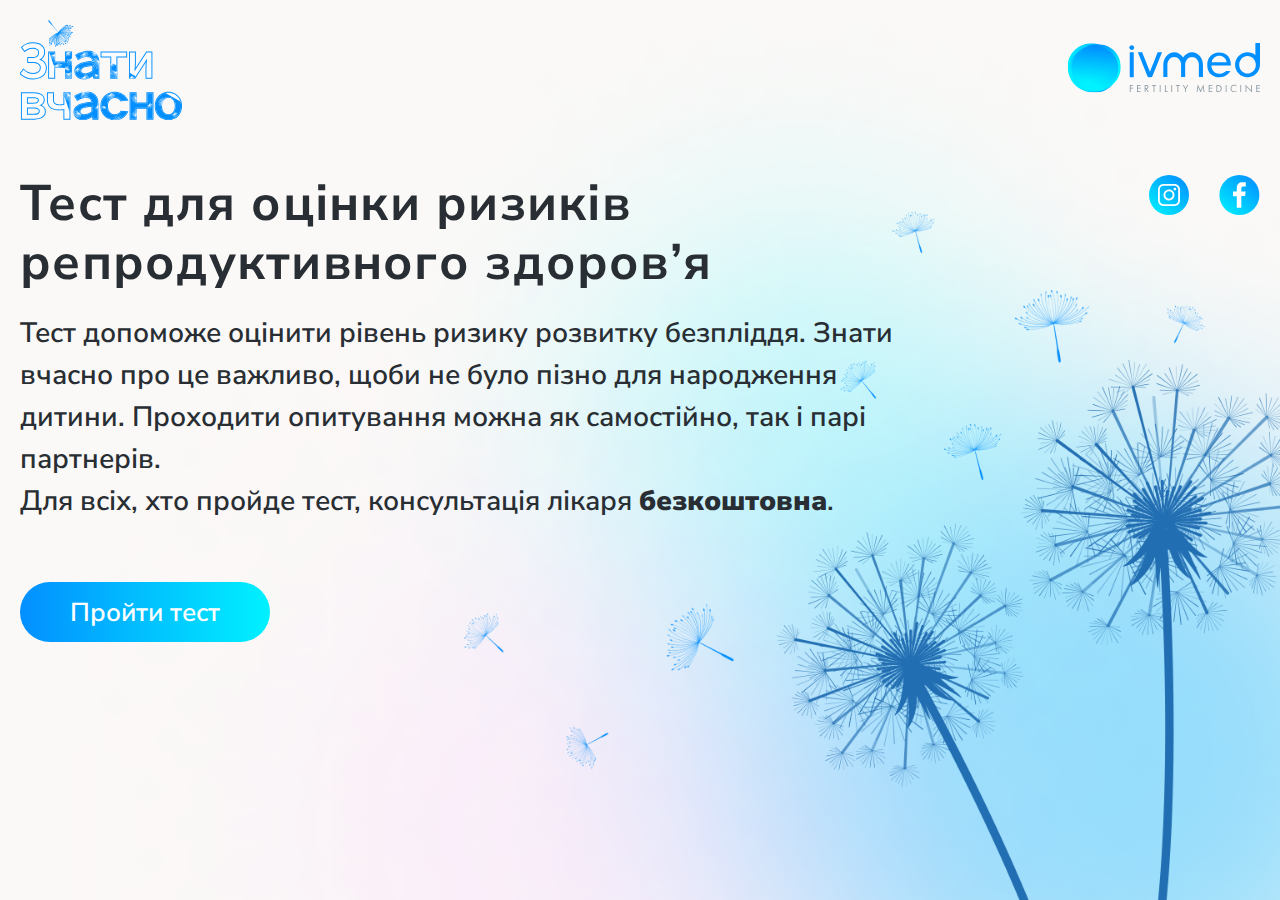
==== commit 6c7f1773: "Update index.html" ====
--- a/test/index.html
+++ b/test/index.html
@@ -8,7 +8,37 @@
     <link rel="preconnect" href="https://fonts.googleapis.com">
     <link rel="preconnect" href="https://fonts.gstatic.com" crossorigin>
     <link href="https://fonts.googleapis.com/css2?family=Nunito+Sans:wght@400;600;700&display=swap" rel="stylesheet">
-    <title>Тест для оцінки ризиків репродуктивного здоров’я</title>
+    <link rel='shortcut icon' type='image/x-icon' href='favicon.ico' />
+
+  <!-- HTML Meta Tags -->
+  <title>Тест для оцінки ризиків репродуктивного здоров’я</title>
+  <meta name="description" content="Тест допоможе оцінити рівень ризику розвитку безпліддя. Знати вчасно про це важливо, щоби не було пізно для народження дитини. Проходити опитування можна як самостійно, так і парі партнерів. В даному тесті ми вважаємо родиною як пару, так і людину без партнера/-ки, які замислюються про дитину.">
+
+  <!-- Facebook Meta Tags -->
+  <meta property="og:url" content="https://ivmed.net/test/">
+  <meta property="og:type" content="website">
+  <meta property="og:title" content="Тест для оцінки ризиків репродуктивного здоров’я">
+  <meta property="og:description" content="Тест допоможе оцінити рівень ризику розвитку безпліддя. Знати вчасно про це важливо, щоби не було пізно для народження дитини. Проходити опитування можна як самостійно, так і парі партнерів. В даному тесті ми вважаємо родиною як пару, так і людину без партнера/-ки, які замислюються про дитину.">
+  <meta property="og:image" content="https://ivmed.net/test/static/share.png">
+
+  <!-- Twitter Meta Tags -->
+  <meta name="twitter:card" content="summary_large_image">
+  <meta property="twitter:domain" content="ivmed.net">
+  <meta property="twitter:url" content="https://ivmed.net/test/">
+  <meta name="twitter:title" content="Тест для оцінки ризиків репродуктивного здоров’я">
+  <meta name="twitter:description" content="Тест допоможе оцінити рівень ризику розвитку безпліддя. Знати вчасно про це важливо, щоби не було пізно для народження дитини. Проходити опитування можна як самостійно, так і парі партнерів. В даному тесті ми вважаємо родиною як пару, так і людину без партнера/-ки, які замислюються про дитину.">
+  <meta name="twitter:image" content="https://ivmed.net/test/static/share.png">
+
+  <!-- Meta Tags Generated via https://www.opengraph.xyz -->
+        <!-- Google tag (gtag.js) -->
+<script async src="https://www.googletagmanager.com/gtag/js?id=G-BJ03RRCK95"></script>
+<script>
+  window.dataLayer = window.dataLayer || [];
+  function gtag(){dataLayer.push(arguments);}
+  gtag('js', new Date());
+
+  gtag('config', 'G-BJ03RRCK95');
+</script>
 </head>
 <body class="intro-body">
     <header>
@@ -58,8 +88,8 @@
                 <div class="intro-txt">
                     Тест допоможе оцінити рівень ризику розвитку безпліддя. Знати вчасно
                     про це важливо, щоби не було пізно для народження дитини. Проходити опитування можна як самостійно, так
-                    і парі партнерів. В даному тесті ми вважаємо родиною як пару, так і людину без партнера/-ки, які
-                    замислюються про дитину.
+                    і парі партнерів. <br/>
+                    Для всіх, хто пройде тест, консультація лікаря <b>безкоштовна</b>. 
                 </div>
                 <a href="tests.html"><button class="intro-btn">Пройти тест</button></a>
             </div>
@@ -93,4 +123,4 @@
         }
     </script>
 </body>
-</html>+</html>
--- a/test/style.css
+++ b/test/style.css
@@ -640,6 +640,9 @@
     display: block;
 
 }
+.res-explain.full .expl-txt-full ul{
+    list-style-position: inside;
+}
 .res-explain.full .to-full-txt {
     display: none;
 }
